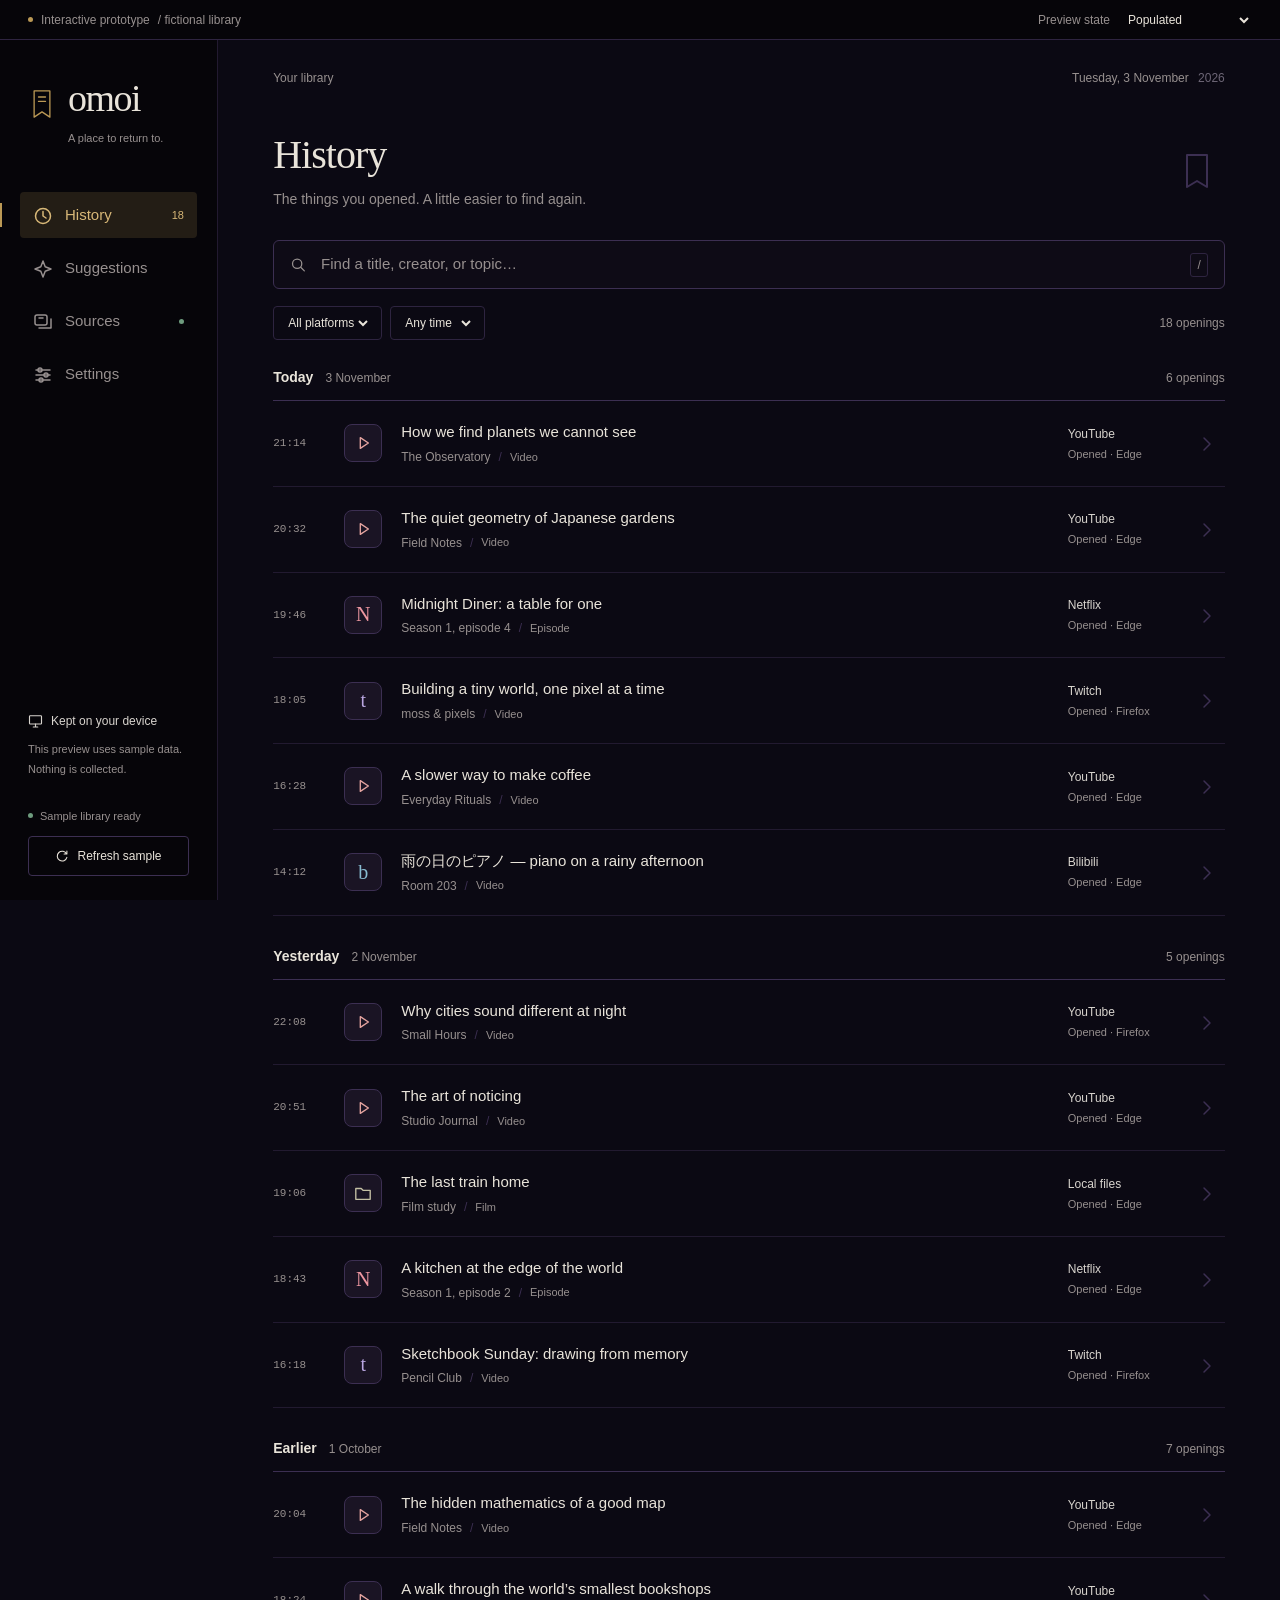
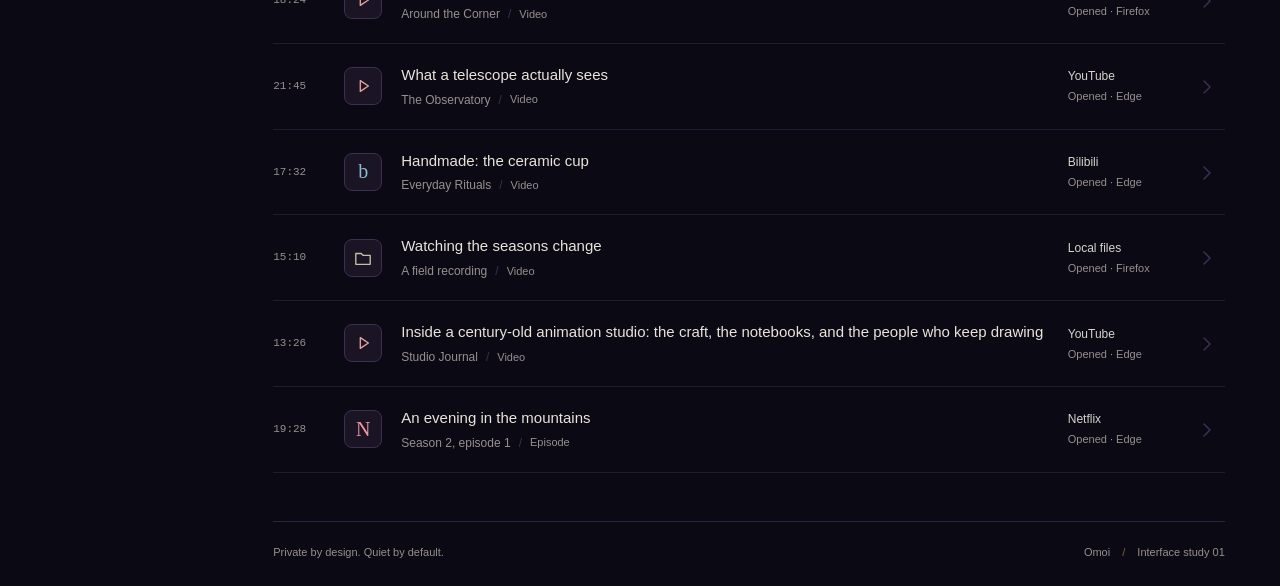
==== prototype/index.html @ fcc6909c "feat: add offline visual prototype" ====
<!doctype html>
<html lang="en">
<head>
  <meta charset="utf-8">
  <meta name="viewport" content="width=device-width, initial-scale=1">
  <meta name="color-scheme" content="dark light">
  <meta http-equiv="Content-Security-Policy" content="default-src 'self'; script-src 'self'; style-src 'self'; img-src 'self' data:; connect-src 'none'; object-src 'none'; base-uri 'none'">
  <title>Omoi — a place to return to</title>
  <link rel="icon" href="data:,">
  <link rel="stylesheet" href="style.css">
  <link rel="stylesheet" href="inspiration.css">
  <script src="app.js" defer></script>
</head>
<body>
  <a href="#main" class="skip-link">Skip to content</a>
  <div class="study-bar"><span><span class="study-dot"></span>Interactive prototype <span class="study-note">/ fictional library</span></span><label>Preview state <select id="preview-state"><option value="populated">Populated</option><option value="empty">Empty library</option><option value="partial">Partial collection</option></select></label></div>
  <div class="app-shell">
    <aside class="sidebar">
      <a class="brand" href="#history" aria-label="Omoi home"><svg viewBox="0 0 32 38" aria-hidden="true"><path d="M7 4h18v30l-9-6-9 6z"/><path d="M12 11h8M12 16h8"/></svg><span>omoi<span class="brand-caption">A place to return to.</span></span></a>
      <nav aria-label="Main navigation">
        <button data-page="history" aria-current="page"><span class="nav-icon" data-icon="history"></span>History<span class="nav-count" id="nav-count">18</span></button>
        <button data-page="suggestions"><span class="nav-icon" data-icon="spark"></span>Suggestions</button>
        <button data-page="sources"><span class="nav-icon" data-icon="sources"></span>Sources<span class="source-indicator" aria-hidden="true"></span></button>
        <button data-page="settings"><span class="nav-icon" data-icon="settings"></span>Settings</button>
      </nav>
      <div class="sidebar-bottom"><span class="local-label"><span data-icon="device"></span>Kept on your device</span><p>This preview uses sample data.<br>Nothing is collected.</p><div class="collection-status"><span class="status-dot"></span><span id="collection-status">Sample library ready</span></div><button class="refresh-button" id="refresh"><span data-icon="refresh"></span>Refresh sample</button></div>
    </aside>
    <main id="main" tabindex="-1">
      <div class="topline"><span id="breadcrumb">Your library</span><span>Tuesday, 3 November <span class="year">2026</span></span></div>
      <header class="page-heading"><div><h1 id="page-title">History</h1><p id="page-description">The things you opened. A little easier to find again.</p></div><span class="page-mark" data-icon="bookmark" aria-hidden="true"></span><button class="icon-button mobile-refresh" data-action="refresh" aria-label="Refresh sample"><span data-icon="refresh"></span></button></header>
      <div id="content"></div>
      <footer class="main-footer"><span>Private by design. Quiet by default.</span><span>Omoi <span class="footer-divider">/</span> Interface study 01</span></footer>
    </main>
  </div>
  <dialog id="detail" class="detail-sheet" aria-labelledby="detail-title"></dialog>
  <dialog id="confirmation" class="confirmation" aria-labelledby="confirm-title"></dialog>
  <div id="toast" class="toast" role="status" aria-live="polite"></div>
</body>
</html>
---- prototype/style.css ----
@import url("tokens.css");
:root{--ui-font:"Segoe UI",Tahoma,sans-serif;--reading-font:Georgia,"Times New Roman",serif;--ink:var(--platinum);--accent:var(--gold);--surface:var(--bg-panel);--paper:var(--bg-ground);--soft:var(--muted);--danger:#df929b;--good:#a1c4ac;--shadow:0 24px 80px #0005;--space:8px;--focus:var(--gold-bright)}
*{box-sizing:border-box}body{margin:0;background:var(--paper);color:var(--ink);font:15px/1.5 var(--ui-font)}button,input,select{font:inherit}button,a,input,select{touch-action:manipulation}button{cursor:pointer;color:inherit}button:disabled{cursor:wait;opacity:.6}a{color:inherit}button:focus-visible,a:focus-visible,select:focus-visible,input:focus-visible,summary:focus-visible{outline:2px solid var(--focus);outline-offset:4px}button{border:0;background:none}svg{width:20px;height:20px;fill:none;stroke:currentColor;stroke-width:1.5;stroke-linecap:round;stroke-linejoin:round;vertical-align:middle}h1,h2,h3,p{margin:0}h1,h2,h3{font-weight:400}small{font-size:12px}button,select,input{border-radius:var(--radius-sm)}.skip-link{position:fixed;left:12px;top:-80px;z-index:20;background:var(--gold);color:var(--bg-ground);padding:12px}.skip-link:focus{top:12px}
.study-bar{height:40px;display:flex;align-items:center;justify-content:space-between;padding:0 28px;border-bottom:1px solid var(--line);font-size:12px;color:var(--soft);background:var(--bg-deepest);gap:12px}.study-bar>span{display:flex;align-items:center;gap:8px}.study-dot{width:5px;height:5px;border-radius:50%;background:var(--gold)}.study-bar label{display:flex;align-items:center;gap:10px}.study-bar select{background:transparent;color:var(--ink);border:0;font-size:12px;padding:3px 20px 3px 4px}.study-bar option,select option{background:var(--surface);color:var(--ink)}.app-shell{display:grid;grid-template-columns:218px minmax(0,1fr);min-height:calc(100vh - 40px)}.sidebar{border-right:1px solid var(--line-subtle);padding:38px 20px 24px;display:flex;flex-direction:column;background:var(--bg-deepest);position:sticky;top:0;height:calc(100vh - 40px)}.brand{display:flex;align-items:flex-start;gap:12px;text-decoration:none;padding:0 8px 46px}.brand>svg{width:28px;height:38px;color:var(--gold);margin-top:7px}.brand>span{font:38px/1.1 var(--reading-font);letter-spacing:-1.5px}.brand-caption{font:11px/1.5 var(--ui-font);color:var(--soft);letter-spacing:0;display:block;margin-top:10px;white-space:nowrap}nav{display:grid;gap:7px}nav button{height:46px;display:flex;align-items:center;gap:12px;text-align:left;padding:0 13px;color:var(--soft);position:relative}nav button:hover{color:var(--ink);background:var(--bg-panel)}nav button[aria-current="page"]{background:var(--gold-glow);color:var(--gold-bright)}nav button[aria-current="page"]:before{content:"";position:absolute;left:-20px;height:24px;width:2px;background:var(--gold)}.nav-count{font-size:11px;margin-left:auto;font-variant-numeric:tabular-nums}.source-indicator{height:5px;width:5px;border-radius:50%;background:var(--sage);margin-left:auto}.sidebar-bottom{margin-top:auto;padding:48px 8px 0}.local-label{display:flex;gap:8px;align-items:center;font-size:12px;color:var(--text)}.local-label svg{width:15px}.sidebar-bottom p{font-size:11px;color:var(--soft);margin:9px 0 28px;line-height:1.8}.collection-status{font-size:11px;display:flex;gap:7px;align-items:center;color:var(--soft);margin-bottom:12px}.status-dot{height:5px;width:5px;border-radius:50%;background:var(--sage)}.refresh-button{padding:9px 12px;width:100%;border:1px solid var(--line-strong);font-size:12px;display:flex;align-items:center;justify-content:center;gap:8px}.refresh-button svg{width:14px}.refresh-button:hover{border-color:var(--gold)}
main{padding:29px 5.2% 0;min-width:0;max-width:1520px;width:100%;margin:auto;align-self:start}.topline{display:flex;justify-content:space-between;font-size:12px;color:var(--soft);gap:12px}.year{margin-left:6px;color:var(--slate)}.page-heading{display:flex;justify-content:space-between;align-items:center;margin:44px 0 30px}.page-heading h1{font:40px/1.2 var(--reading-font);letter-spacing:-1px}.page-heading p{color:var(--soft);margin-top:10px;font-size:14px}.page-mark{color:var(--line-strong);padding-right:8px}.page-mark svg{width:40px;height:48px;stroke-width:1}.searchbox{height:49px;display:flex;align-items:center;gap:12px;border:1px solid var(--line-strong);background:var(--bg-input);padding:0 16px;border-radius:6px}.searchbox:focus-within{border-color:var(--gold)}.searchbox svg{color:var(--soft);width:18px}.searchbox input{width:100%;color:var(--ink);border:0;background:transparent;outline:none;min-width:0}.searchbox input::placeholder{color:var(--soft)}.searchbox:has(input:focus-visible){outline:2px solid var(--focus);outline-offset:3px}.searchbox input:focus-visible{outline:none}kbd{color:var(--soft);border:1px solid var(--line);border-radius:3px;padding:0 6px;font:12px/22px var(--ui-font)}.filterbar{display:flex;justify-content:space-between;gap:12px;margin:17px 0 26px;align-items:center;flex-wrap:wrap}.filter-group{display:flex;gap:8px;flex-wrap:wrap}.select-control{display:flex;align-items:center;gap:6px;border:1px solid var(--line);padding:5px 10px;border-radius:4px;font-size:12px;color:var(--soft)}.select-control select{background:transparent;border:0;color:var(--ink);max-width:160px;font-size:12px;padding:3px 0}.result-count{font-size:12px;color:var(--soft)}.clear-filter{font-size:12px;color:var(--gold-bright);padding:7px 0}.day-heading{display:flex;align-items:baseline;gap:12px;padding:0 0 12px;border-bottom:1px solid var(--line-strong);margin-top:27px}.day-heading h2{font-size:14px;font-weight:600}.day-heading span{font-size:12px;color:var(--soft)}.day-heading .day-count{margin-left:auto}.history-row{display:grid;grid-template-columns:54px 40px minmax(0,1fr) 112px 20px;align-items:center;gap:17px;padding:20px 8px 20px 0;width:100%;text-align:left;border-bottom:1px solid var(--line-subtle);border-radius:0;transition:background 120ms}.history-row:hover{background:var(--surface)}.row-time{color:var(--soft);font-size:12px;font-variant-numeric:tabular-nums}.platform-icon{display:grid;place-items:center;border:1px solid var(--line-strong);border-radius:8px;width:38px;height:38px;background:var(--bg-panel-2);color:var(--lavender);font:20px var(--reading-font)}.platform-icon.youtube{color:#e5a4a0}.platform-icon.netflix{color:#ee97a1}.platform-icon.twitch{color:#b9a6e1}.platform-icon.bilibili{color:#88bcd1}.platform-icon.local{color:#c4c0a4}.platform-icon svg{width:18px;height:18px}.row-title{display:block;font-size:15px;font-weight:500;line-height:1.45;overflow:hidden;text-overflow:ellipsis;white-space:nowrap}.row-sub{display:flex;align-items:center;gap:8px;font-size:12px;color:var(--soft);margin-top:5px;flex-wrap:wrap}.row-sub .dot{color:var(--line-strong)}.type-label{font-size:11px;color:var(--soft)}.row-platform{font-size:12px;color:var(--text);display:block}.evidence-label{font-size:11px;color:var(--soft);display:block;margin-top:3px}.row-arrow{color:var(--line-strong)}.history-row:hover .row-arrow{color:var(--gold)}.saved-inline{color:var(--gold);font-size:11px}.history-group+.history-group{margin-top:30px}.main-footer{border-top:1px solid var(--line);margin-top:48px;padding:22px 0 26px;display:flex;justify-content:space-between;color:var(--soft);font-size:11px;gap:20px}.footer-divider{padding:0 9px;color:var(--gold-dim)}.notice{padding:14px 18px;border:1px solid var(--gold-dim);border-left:3px solid var(--gold);margin-bottom:24px;display:flex;align-items:center;gap:13px;font-size:13px;background:var(--gold-glow)}.notice p{flex:1}.notice button{font-size:12px;text-decoration:underline;text-underline-offset:4px;white-space:nowrap}.empty{padding:80px 20px;text-align:center;border-top:1px solid var(--line);border-bottom:1px solid var(--line)}.empty>svg{width:36px;height:36px;color:var(--gold);margin-bottom:20px}.empty h2{font:26px var(--reading-font)}.empty p{color:var(--soft);max-width:390px;margin:12px auto 24px;font-size:14px}.primary,.secondary,.danger-button{padding:10px 16px;font-size:13px;display:inline-flex;align-items:center;justify-content:center;gap:8px;border:1px solid var(--line-strong);min-height:40px}.primary{background:var(--gold);border-color:var(--gold);color:var(--bg-deepest);font-weight:600}.primary:hover{background:var(--gold-bright)}.secondary:hover{border-color:var(--gold)}.danger-button{color:var(--danger);border-color:var(--lining)}.text-button{font-size:13px;color:var(--gold-bright);text-decoration:underline;text-underline-offset:4px;padding:7px 0}
.section-title{display:flex;justify-content:space-between;align-items:baseline;gap:16px;margin:32px 0 17px}.section-title h2{font:24px/1.3 var(--reading-font)}.section-title p{font-size:12px;color:var(--soft)}.rediscover{display:grid;grid-template-columns:1fr 1fr;gap:0;border-top:1px solid var(--gold-dim);border-bottom:1px solid var(--line);background:var(--surface)}.suggestion-card{padding:28px;text-align:left;border-radius:0;display:flex;flex-direction:column;align-items:start;gap:14px}.suggestion-card+.suggestion-card{border-left:1px solid var(--line)}.suggestion-card:hover{background:var(--bg-panel-2)}.suggestion-card h3{font:25px/1.35 var(--reading-font);max-width:340px}.suggestion-card .reason{font-size:12px;color:var(--gold-bright);margin-top:auto}.suggestion-card p{font-size:13px;color:var(--soft)}.suggestion-bottom{display:grid;grid-template-columns:1.2fr 1fr;gap:40px;margin-top:20px}.unavailable{padding:24px 0;border-top:1px solid var(--line);border-bottom:1px solid var(--line);color:var(--soft);font-size:14px}.unavailable h3{color:var(--ink);font-size:15px;margin-bottom:8px}.unavailable p{font-size:13px;line-height:1.7}.small-row{display:flex;align-items:center;gap:16px;text-align:left;width:100%;padding:18px 0;border-bottom:1px solid var(--line)}.small-row>span:nth-child(2){flex:1;min-width:0}.small-row strong{font-weight:500;font-size:14px;display:block}.small-row small{color:var(--soft)}.duration{color:var(--gold-bright);font-size:12px;white-space:nowrap}.budget{display:flex;gap:4px;margin-bottom:8px}.budget button,.segmented button{border:1px solid var(--line);padding:7px 13px;font-size:12px}.budget button[aria-pressed="true"],.segmented button[aria-pressed="true"]{border-color:var(--gold);color:var(--gold-bright);background:var(--gold-glow)}.fine-print{color:var(--soft);font-size:12px;line-height:1.8;margin-top:22px}.source-list{border-top:1px solid var(--line-strong)}.source-row{display:flex;align-items:center;gap:18px;padding:24px 3px;border-bottom:1px solid var(--line)}.source-row input{width:17px;height:17px;accent-color:var(--gold);flex-shrink:0}.browser-letter{border:1px solid var(--line-strong);border-radius:50%;width:40px;height:40px;display:grid;place-items:center;font:20px var(--reading-font);color:var(--lavender)}.source-info{flex:1}.source-info strong{display:block;font-weight:500}.source-info p{font-size:12px;color:var(--soft);margin-top:4px}.source-state{font-size:12px;color:var(--good);text-align:right}.source-state.excluded{color:var(--soft)}.source-state.busy{color:var(--gold-bright)}.automation{margin-top:42px;padding:26px 28px;border:1px solid var(--line-strong);background:var(--surface);border-radius:6px}.automation-header{display:flex;gap:20px;justify-content:space-between;align-items:start}.automation h2{font:25px var(--reading-font)}.automation p{color:var(--soft);font-size:13px;max-width:500px;margin-top:12px}.state-pill{border:1px solid var(--line-strong);border-radius:20px;font-size:11px;padding:4px 11px;white-space:nowrap;color:var(--soft)}.automation-facts{display:flex;gap:24px;flex-wrap:wrap;margin:23px 0;font-size:12px;color:var(--text)}.automation-facts span{display:flex;align-items:center;gap:7px}.automation-facts svg{width:15px;color:var(--gold)}.settings-section{max-width:740px;margin-bottom:38px}.settings-section h2{font:24px var(--reading-font);margin-bottom:16px}.setting-row{display:flex;gap:24px;justify-content:space-between;align-items:center;border-top:1px solid var(--line);padding:22px 0}.setting-row p{color:var(--soft);font-size:13px;margin-top:5px}.setting-row strong{font-weight:500}.segmented{display:flex;gap:4px;flex-shrink:0}.settings-actions{display:flex;gap:10px;flex-wrap:wrap}.detail-sheet{inset:0 0 0 auto;width:420px;max-width:100%;height:100dvh;max-height:100dvh;margin:0;padding:32px;background:var(--bg-panel);color:var(--ink);border:0;border-left:1px solid var(--line-strong);box-shadow:var(--shadow)}dialog::backdrop{background:#05030bb3;backdrop-filter:blur(2px)}.sheet-top{display:flex;justify-content:space-between;align-items:center;margin-bottom:30px;color:var(--soft);font-size:12px}.icon-button{width:36px;height:36px;display:grid;place-items:center;border:1px solid var(--line)}.detail-sheet h2{font:30px/1.3 var(--reading-font);margin:22px 0 12px}.detail-subtitle{color:var(--soft);font-size:13px}.detail-evidence{margin:26px 0;padding:18px;border:1px solid var(--line-strong);border-radius:4px;background:var(--bg-input)}.detail-evidence strong{font-size:14px;font-weight:500;display:block;margin-bottom:8px}.detail-evidence p{font-size:12px;line-height:1.8;color:var(--soft)}.detail-list{margin:28px 0}.detail-list div{display:flex;justify-content:space-between;gap:20px;padding:13px 0;border-bottom:1px solid var(--line);font-size:12px}.detail-list dt{color:var(--soft)}.detail-list dd{margin:0;text-align:right}.tags{display:flex;gap:7px;flex-wrap:wrap;margin:16px 0 28px}.tags span{font-size:11px;padding:4px 9px;border:1px solid var(--line-strong);border-radius:4px;color:var(--lavender)}.detail-actions{display:grid;gap:10px}.detail-bottom{margin-top:30px;border-top:1px solid var(--line);padding-top:18px;color:var(--soft);font-size:11px;line-height:1.8}.confirmation{max-width:calc(100% - 32px);width:440px;padding:30px;color:var(--ink);background:var(--surface);border:1px solid var(--line-strong);border-radius:8px;box-shadow:var(--shadow)}.confirmation h2{font:27px/1.3 var(--reading-font)}.confirmation p{font-size:14px;color:var(--soft);margin:16px 0 24px;line-height:1.8}.confirm-actions{display:flex;justify-content:flex-end;gap:10px}.toast{display:none;position:fixed;bottom:24px;left:50%;transform:translateX(-50%);max-width:calc(100% - 32px);padding:14px 20px;z-index:30;border:1px solid var(--gold-dim);border-radius:6px;background:var(--surface);box-shadow:var(--shadow);font-size:13px}.toast.visible{display:flex;gap:20px;align-items:center}.toast button{color:var(--gold-bright);text-decoration:underline}.sr-only{position:absolute;width:1px;height:1px;overflow:hidden;clip-path:inset(50%)}body[data-density="compact"] .history-row{padding-top:12px;padding-bottom:12px}body[data-face="sumimi"]{--danger:#9c3f47;--good:#48785e}body[data-face="sumimi"] .platform-icon.youtube{color:#9b4640}body[data-face="sumimi"] .platform-icon.netflix{color:#a23543}body[data-face="sumimi"] .platform-icon.twitch{color:#6e4998}body[data-face="sumimi"] .platform-icon.bilibili{color:#286c88}body[data-face="sumimi"] .platform-icon.local{color:#62613a}
@media(min-width:1700px){main{padding-left:7%;padding-right:7%}}@media(max-width:1050px){.app-shell{grid-template-columns:190px minmax(0,1fr)}.sidebar{padding-left:15px;padding-right:15px}.brand{gap:8px;padding-left:3px}.brand>span{font-size:34px}.brand-caption{font-size:10px}main{padding-left:28px;padding-right:28px}.history-row{grid-template-columns:42px 34px minmax(0,1fr) 80px 14px;gap:12px}.platform-icon{width:32px;height:34px}.row-title{font-size:14px}.suggestion-bottom{gap:24px;grid-template-columns:1fr 1fr}.suggestion-card{padding:23px}.suggestion-card h3{font-size:23px}}
@media(max-width:740px){.study-bar{padding:7px 16px;height:auto;min-height:38px;font-size:10px}.study-note{display:none}.study-bar label{gap:4px;font-size:10px}.study-bar select{font-size:11px;max-width:125px}.app-shell{display:block}.sidebar{position:static;height:auto;padding:18px 20px 0;border-right:0;border-bottom:1px solid var(--line);display:block}.brand{padding:0 0 21px;gap:10px;align-items:center}.brand>svg{height:30px;width:24px;margin:0}.brand>span{font-size:32px;display:flex;align-items:center;gap:16px}.brand-caption{font-size:11px;margin:5px 0 0}.sidebar nav{display:flex;gap:4px;justify-content:space-between}.sidebar nav button{padding:0 6px;height:44px;font-size:12px;gap:6px;flex:1;justify-content:center;border-radius:0}.nav-icon svg{width:16px}.sidebar nav button[aria-current="page"]{background:none;border-bottom:2px solid var(--gold)}.sidebar nav button[aria-current="page"]:before{display:none}.nav-count,.source-indicator{display:none}.sidebar-bottom{display:none}main{padding:24px 20px 0}.topline{font-size:10px}.year{display:none}.page-heading{margin:28px 0 26px}.page-heading h1{font-size:34px}.page-heading p{font-size:13px;max-width:260px}.page-mark svg{width:28px}.searchbox{height:46px;padding:0 12px}.searchbox input{font-size:13px}.searchbox kbd{display:none}.filterbar{gap:12px;margin:14px 0 22px}.filter-group{gap:6px}.select-control{padding:3px 7px;font-size:11px}.select-control select{font-size:11px;max-width:123px}.history-row{grid-template-columns:32px minmax(0,1fr) 12px;gap:12px;padding:18px 0}.row-time{display:none}.row-title{font-size:14px;white-space:normal;overflow:visible;line-height:1.5}.row-meta{grid-column:2;grid-row:2;display:flex;gap:8px;margin-top:-8px}.row-platform,.evidence-label{font-size:10px;margin:0}.row-platform:after{content:" /";color:var(--soft)}.row-arrow{grid-column:3;grid-row:1}.row-sub{font-size:11px;gap:6px}.platform-icon{align-self:start;margin-top:4px}.day-heading{margin-top:22px}.day-heading h2{font-size:13px}.day-heading span{font-size:11px}.notice{flex-wrap:wrap;padding:12px;font-size:12px;gap:8px}.notice button{margin-left:26px}.main-footer{margin-top:35px;flex-direction:column;gap:6px;font-size:10px}.rediscover,.suggestion-bottom{grid-template-columns:1fr}.suggestion-card+.suggestion-card{border-left:0;border-top:1px solid var(--line)}.suggestion-card{padding:24px}.suggestion-card h3{max-width:none}.suggestion-bottom{gap:0}.section-title{flex-wrap:wrap;gap:6px}.section-title h2{font-size:23px}.source-row{gap:12px;flex-wrap:wrap}.browser-letter{width:32px;height:32px}.source-info{min-width:130px}.source-info strong{font-size:14px}.source-state{font-size:11px;padding-left:73px;flex-basis:100%;text-align:left;margin-top:-8px}.automation{padding:22px 18px}.automation-header{flex-direction:column;gap:10px}.automation-facts{gap:12px;flex-direction:column}.setting-row{align-items:flex-start;flex-direction:column;gap:15px}.detail-sheet{width:100%;padding:24px}.detail-sheet h2{font-size:29px}.empty{padding:55px 12px}.toast{bottom:15px;width:max-content;font-size:12px}}
@media(prefers-reduced-motion:reduce){*,*:before,*:after{scroll-behavior:auto!important;transition:none!important;animation:none!important}}
.mobile-time{display:none}
body{--ink:var(--platinum);--accent:var(--gold);--surface:var(--bg-panel);--paper:var(--bg-ground);--soft:var(--muted);--focus:var(--gold-bright)}
.mobile-refresh{display:none}
@media(max-width:740px){.mobile-refresh{display:grid}.page-mark{display:none}.row-meta{flex-wrap:wrap;row-gap:2px}.row-platform,.evidence-label{font-size:11px}}
@media(max-width:360px){.sidebar nav .nav-icon{display:none}.sidebar nav button{min-width:0}}
@media(max-width:740px){.mobile-time{display:inline}}
body[data-face="sumimi"] .primary{background:var(--gold-bright);border-color:var(--gold-bright);color:var(--bg-panel)}
---- prototype/inspiration.css ----
/* Optional Omoi appearance studies, informed by the user's local Open Design
   systems. See REFERENCE_REVIEW.md for paths, source/derived distinctions.
   These scoped overrides do not modify the Uika canon or the source packages. */
body[data-skin="paper"] {
  --bg-deepest:#e9e2d5;
  --bg-ground:#f3efe4;
  --bg-panel:#e9e2d5;
  --bg-panel-2:#ded4c4;
  --bg-input:#f3efe4;
  --platinum:#231f19;
  --text:#231f19;
  --text-bright:#231f19;
  --muted:#685e51;
  --slate:#685e51;
  --line:#c5b9a6;
  --line-subtle:#ded4c4;
  --line-strong:#a69782;
  --gold:#94301f;
  --gold-bright:#94301f;
  --gold-dim:#b75c47;
  --gold-glow:rgba(148,48,31,.08);
  --lavender:#685e51;
  --reading-font:Georgia,"Times New Roman",serif;
  --radius-sm:0px;
  --radius-md:0px;
  --radius-lg:0px;
}
body[data-skin="paper"] .searchbox,
body[data-skin="paper"] .automation,
body[data-skin="paper"] .platform-icon,
body[data-skin="paper"] .select-control,
body[data-skin="paper"] .detail-evidence,
body[data-skin="paper"] .confirmation{border-radius:0}
body[data-skin="paper"] .primary{color:var(--bg-ground)}
body[data-skin="paper"] .page-heading h1{font-size:42px;letter-spacing:-.035em}
body[data-skin="paper"] .day-heading{border-bottom-color:var(--muted)}
body[data-skin="paper"] .suggestion-card h3{font-style:italic}
body[data-skin="panel"] {
  --bg-deepest:#121418;
  --bg-ground:#121418;
  --bg-panel:#1a1d23;
  --bg-panel-2:#23272f;
  --bg-input:#121418;
  --platinum:#ebeef2;
  --text:#ebeef2;
  --text-bright:#ebeef2;
  --muted:#8c94a0;
  --slate:#8c94a0;
  --line:#2a2f38;
  --line-subtle:#242830;
  --line-strong:#424955;
  --gold:#d4b372;
  --gold-bright:#e1c68e;
  --gold-dim:#927d56;
  --gold-glow:rgba(212,179,114,.10);
  --lavender:#b6bfcd;
  --reading-font:"Segoe UI",Tahoma,sans-serif;
  --shadow:none;
}
body[data-skin="panel"] .page-heading h1{font-size:32px;font-weight:600;letter-spacing:-.6px}
body[data-skin="panel"] .brand>span{font-weight:600;font-size:34px}
body[data-skin="panel"] .section-title h2,
body[data-skin="panel"] .settings-section h2,
body[data-skin="panel"] .automation h2{font:600 20px/1.4 var(--ui-font)}
body[data-skin="panel"] .suggestion-card h3{font:500 22px/1.4 var(--ui-font)}
body[data-skin="panel"] .detail-sheet h2{font:600 27px/1.3 var(--ui-font)}
body[data-skin="panel"] .history-row{padding-top:15px;padding-bottom:15px}
.row-time{font-family:Consolas,"Courier New",monospace;font-size:11px;font-variant-numeric:tabular-nums}
.appearance-note{font-size:12px;color:var(--soft);padding:15px 0;border-top:1px solid var(--line);line-height:1.8}
@media(max-width:740px){body[data-skin="paper"] .page-heading h1{font-size:36px}}
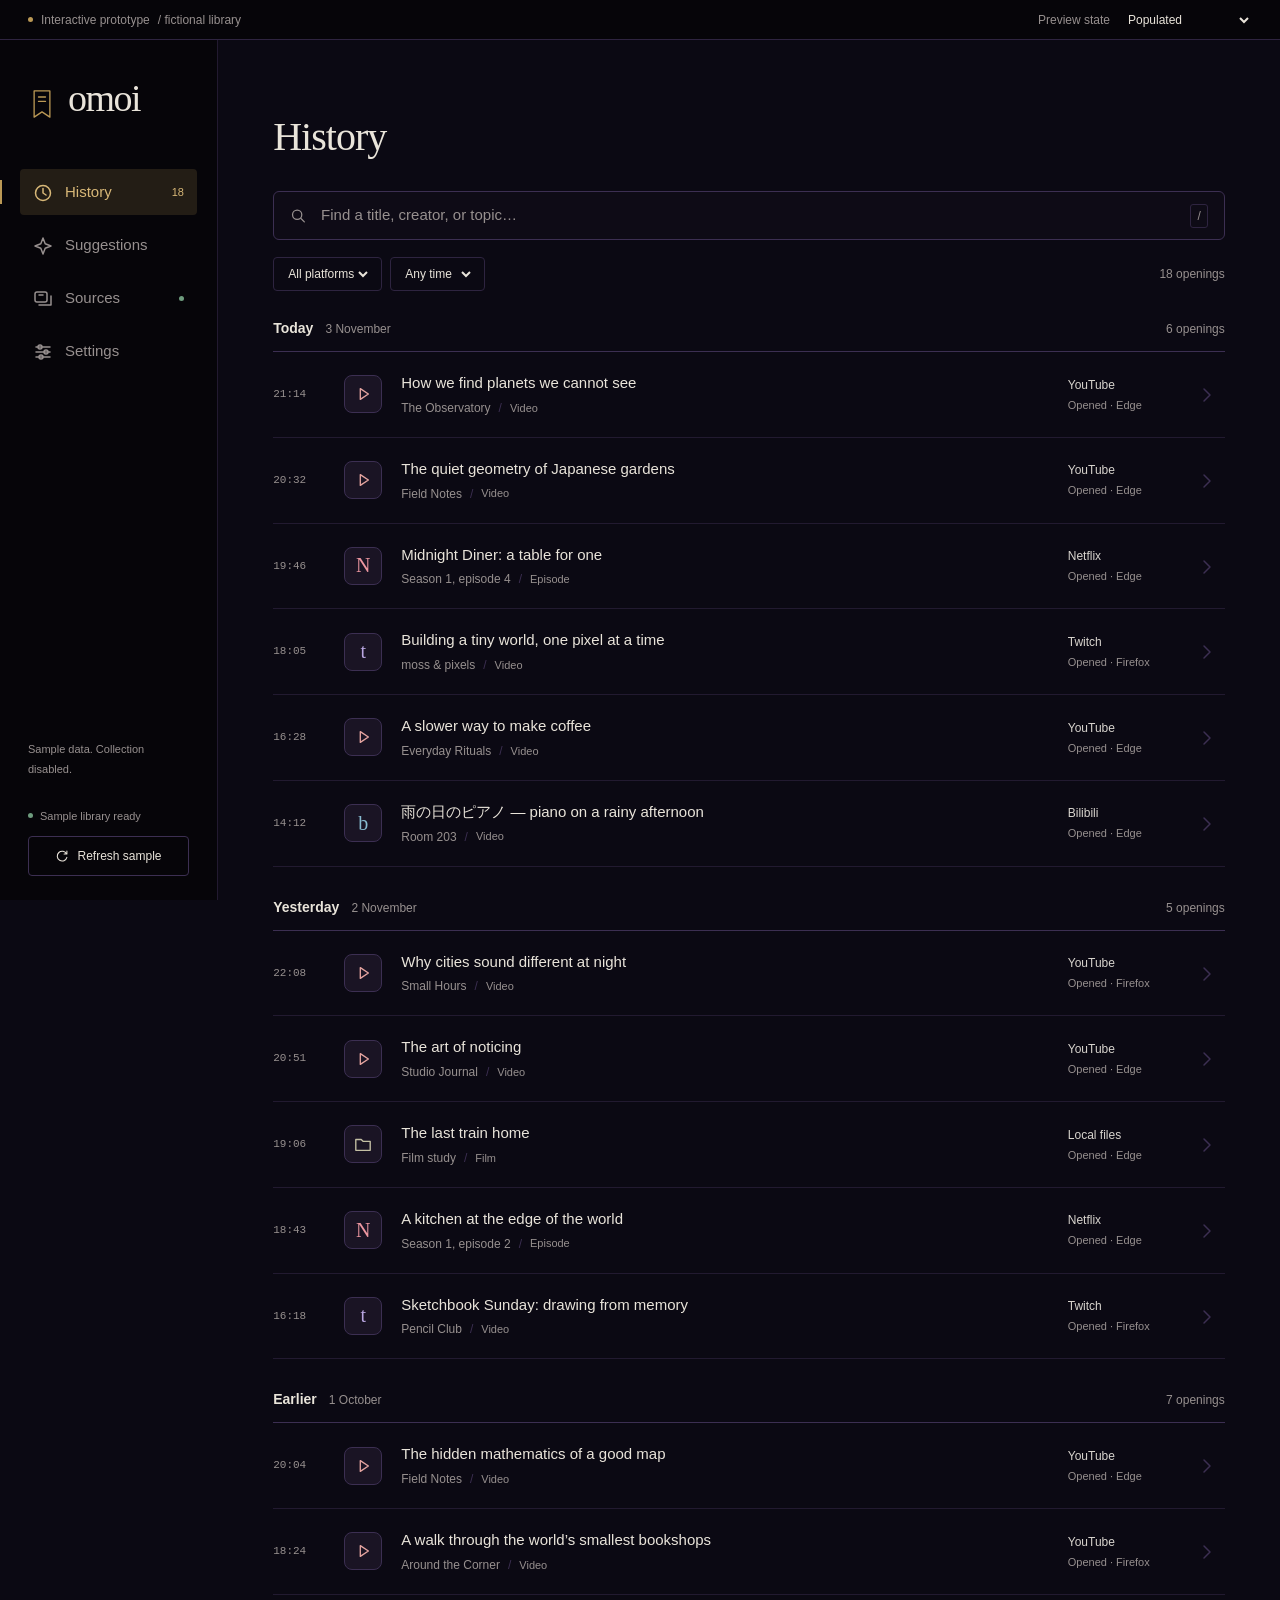
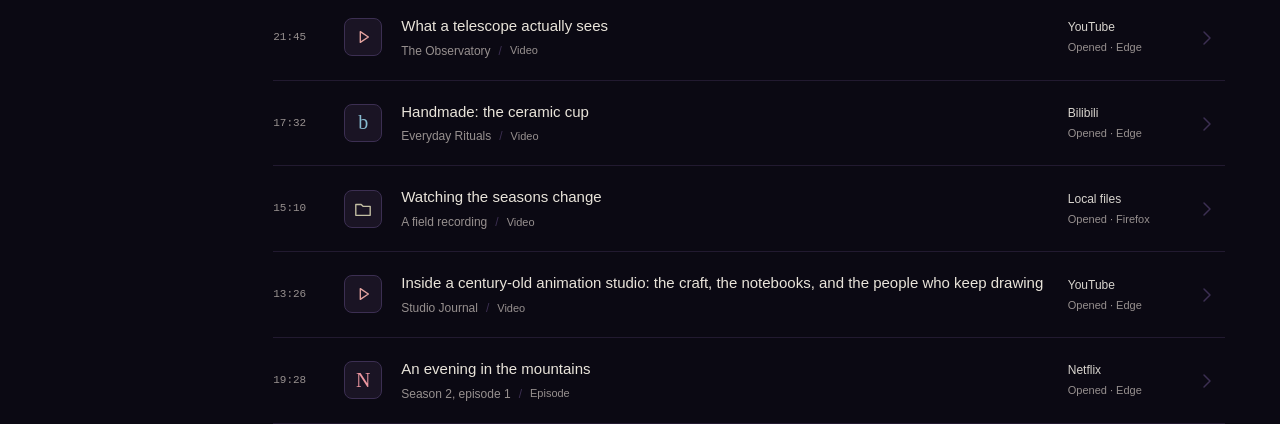
==== commit 92dfab44: "fix: remove filler interface copy" ====
--- a/prototype/index.html
+++ b/prototype/index.html
@@ -5,7 +5,7 @@
   <meta name="viewport" content="width=device-width, initial-scale=1">
   <meta name="color-scheme" content="dark light">
   <meta http-equiv="Content-Security-Policy" content="default-src 'self'; script-src 'self'; style-src 'self'; img-src 'self' data:; connect-src 'none'; object-src 'none'; base-uri 'none'">
-  <title>Omoi — a place to return to</title>
+  <title>Omoi</title>
   <link rel="icon" href="data:,">
   <link rel="stylesheet" href="style.css">
   <link rel="stylesheet" href="inspiration.css">
@@ -16,20 +16,18 @@
   <div class="study-bar"><span><span class="study-dot"></span>Interactive prototype <span class="study-note">/ fictional library</span></span><label>Preview state <select id="preview-state"><option value="populated">Populated</option><option value="empty">Empty library</option><option value="partial">Partial collection</option></select></label></div>
   <div class="app-shell">
     <aside class="sidebar">
-      <a class="brand" href="#history" aria-label="Omoi home"><svg viewBox="0 0 32 38" aria-hidden="true"><path d="M7 4h18v30l-9-6-9 6z"/><path d="M12 11h8M12 16h8"/></svg><span>omoi<span class="brand-caption">A place to return to.</span></span></a>
+      <a class="brand" href="#history" aria-label="Omoi home"><svg viewBox="0 0 32 38" aria-hidden="true"><path d="M7 4h18v30l-9-6-9 6z"/><path d="M12 11h8M12 16h8"/></svg><span>omoi</span></a>
       <nav aria-label="Main navigation">
         <button data-page="history" aria-current="page"><span class="nav-icon" data-icon="history"></span>History<span class="nav-count" id="nav-count">18</span></button>
         <button data-page="suggestions"><span class="nav-icon" data-icon="spark"></span>Suggestions</button>
         <button data-page="sources"><span class="nav-icon" data-icon="sources"></span>Sources<span class="source-indicator" aria-hidden="true"></span></button>
         <button data-page="settings"><span class="nav-icon" data-icon="settings"></span>Settings</button>
       </nav>
-      <div class="sidebar-bottom"><span class="local-label"><span data-icon="device"></span>Kept on your device</span><p>This preview uses sample data.<br>Nothing is collected.</p><div class="collection-status"><span class="status-dot"></span><span id="collection-status">Sample library ready</span></div><button class="refresh-button" id="refresh"><span data-icon="refresh"></span>Refresh sample</button></div>
+      <div class="sidebar-bottom"><p>Sample data. Collection disabled.</p><div class="collection-status"><span class="status-dot"></span><span id="collection-status">Sample library ready</span></div><button class="refresh-button" id="refresh"><span data-icon="refresh"></span>Refresh sample</button></div>
     </aside>
     <main id="main" tabindex="-1">
-      <div class="topline"><span id="breadcrumb">Your library</span><span>Tuesday, 3 November <span class="year">2026</span></span></div>
-      <header class="page-heading"><div><h1 id="page-title">History</h1><p id="page-description">The things you opened. A little easier to find again.</p></div><span class="page-mark" data-icon="bookmark" aria-hidden="true"></span><button class="icon-button mobile-refresh" data-action="refresh" aria-label="Refresh sample"><span data-icon="refresh"></span></button></header>
+      <header class="page-heading"><h1 id="page-title">History</h1><button class="icon-button mobile-refresh" data-action="refresh" aria-label="Refresh sample"><span data-icon="refresh"></span></button></header>
       <div id="content"></div>
-      <footer class="main-footer"><span>Private by design. Quiet by default.</span><span>Omoi <span class="footer-divider">/</span> Interface study 01</span></footer>
     </main>
   </div>
   <dialog id="detail" class="detail-sheet" aria-labelledby="detail-title"></dialog>
--- a/prototype/inspiration.css
+++ b/prototype/inspiration.css
@@ -66,5 +66,88 @@
 body[data-skin="panel"] .detail-sheet h2{font:600 27px/1.3 var(--ui-font)}
 body[data-skin="panel"] .history-row{padding-top:15px;padding-bottom:15px}
 .row-time{font-family:Consolas,"Courier New",monospace;font-size:11px;font-variant-numeric:tabular-nums}
-.appearance-note{font-size:12px;color:var(--soft);padding:15px 0;border-top:1px solid var(--line);line-height:1.8}
 @media(max-width:740px){body[data-skin="paper"] .page-heading h1{font-size:36px}}
+
+/* A source-labelled gallery keeps five choices legible on narrow screens. */
+.theme-gallery{display:grid;grid-template-columns:repeat(3,minmax(0,1fr));gap:12px;margin-bottom:28px}
+.theme-choice{display:flex;flex-direction:column;text-align:left;padding:16px;gap:8px;border:1px solid var(--line-strong);border-radius:var(--radius-md);background:var(--surface);min-width:0}
+.theme-choice[aria-pressed="true"]{border-color:var(--gold-bright);box-shadow:inset 0 0 0 1px var(--gold-bright)}
+.theme-choice strong{font-size:14px;line-height:1.5;font-weight:600}
+.theme-subtitle{font-size:12px;color:var(--gold-bright)}
+.theme-swatch{display:flex;height:24px;width:100%;margin-bottom:6px;border:1px solid var(--line-strong)}
+.theme-swatch i{flex:1;background:var(--swatch-ground)}
+.theme-swatch i:nth-child(2){background:var(--swatch-panel)}
+.theme-swatch i:nth-child(3){background:var(--swatch-ink)}
+.theme-swatch i:nth-child(4){background:var(--swatch-accent)}
+.swatch-night{--swatch-ground:#0b0913;--swatch-panel:#14101c;--swatch-ink:#e9e4da;--swatch-accent:#bb9955}
+.swatch-paper{--swatch-ground:#f3efe4;--swatch-panel:#e9e2d5;--swatch-ink:#231f19;--swatch-accent:#94301f}
+.swatch-panel{--swatch-ground:#121418;--swatch-panel:#1a1d23;--swatch-ink:#ebeef2;--swatch-accent:#d4b372}
+.swatch-pc98{--swatch-ground:#120c24;--swatch-panel:#22204a;--swatch-ink:#cfd6f4;--swatch-accent:#f08868}
+.swatch-oak{--swatch-ground:#07100d;--swatch-panel:#0d1a15;--swatch-ink:#e7eadf;--swatch-accent:#c6a15b}
+
+/* Mariyaholic-98: sourced 16-colour palette and square-window vocabulary.
+   Font names are local-only; Consolas is the portable fallback. */
+body[data-skin="pc98"]{
+  --bg-deepest:#000000;--bg-ground:#120c24;--bg-panel:#22204a;--bg-panel-2:#33407a;--bg-input:#120c24;
+  --platinum:#cfd6f4;--text:#cfd6f4;--text-bright:#ffffff;--muted:#8fa0dd;--slate:#8fa0dd;
+  --line:#33407a;--line-subtle:#33407a;--line-strong:#8fa0dd;
+  --gold:#f08868;--gold-bright:#f4cf8a;--gold-dim:#f08868;--gold-glow:#3a1230;--lavender:#8fa0dd;
+  --good:#a6dcc4;--danger:#f08868;--shadow:6px 6px 0 #000000;
+  --ui-font:"Departure Mono","JetBrains Mono",Consolas,"Courier New",monospace;
+  --reading-font:"Departure Mono","JetBrains Mono",Consolas,"Courier New",monospace;
+  --radius-sm:0px;--radius-md:0px;--radius-lg:0px;
+}
+body[data-skin="pc98"] .sidebar{background-color:#120c24;background-image:repeating-conic-gradient(#22204a 0% 25%,#120c24 0% 50%);background-size:4px 4px;border-right:2px solid #8fa0dd}
+body[data-skin="pc98"] .sidebar nav{background:var(--bg-ground);border:2px solid var(--line-strong);padding:4px;box-shadow:var(--shadow)}
+body[data-skin="pc98"] :is(button,.searchbox,.select-control,.platform-icon,.automation,.detail-evidence,.confirmation,.tags span,.state-pill,.browser-letter,.toast){border-radius:0}
+body[data-skin="pc98"] :focus-visible{outline:2px dashed #f4cf8a;outline-offset:4px}
+body[data-skin="pc98"] .page-heading h1{font:400 44px/1.2 var(--reading-font);letter-spacing:0}
+body[data-skin="pc98"] .brand>span{font:400 33px/1.2 var(--reading-font);letter-spacing:0}
+body[data-skin="pc98"] .brand>svg{flex-shrink:0}
+body[data-skin="pc98"] .brand>span{min-width:0}
+body[data-skin="pc98"] .brand-caption{white-space:normal;line-height:1.6}
+body[data-skin="pc98"] :is(.settings-section h2,.section-title h2,.automation h2,.suggestion-card h3){font:400 22px/1.4 var(--reading-font)}
+body[data-skin="pc98"] .detail-sheet h2{font:400 33px/1.3 var(--reading-font)}
+body[data-skin="pc98"] .day-heading{background:var(--bg-panel);border:1px solid var(--line-strong);border-left:4px solid var(--gold);padding:9px 12px}
+body[data-skin="pc98"] :is(.searchbox,.automation,.confirmation,.rediscover){border:2px solid var(--line-strong);box-shadow:var(--shadow)}
+body[data-skin="pc98"] .primary{background:#f4cf8a;color:#120c24;border:2px solid #000;box-shadow:3px 3px 0 #000}
+body[data-skin="pc98"] .platform-icon{color:#f08868;border-color:#8fa0dd;background:#22204a}
+body[data-skin="pc98"] dialog::backdrop{backdrop-filter:none;background:#0009}
+body[data-skin="pc98"] .row-time{font-family:var(--ui-font);color:var(--muted)}
+
+/* Argonaut Oak: sourced pine/brass roles. Brighter semantic foregrounds and
+   readable 13-15px body sizes adapt the dense terminal system to Omoi. */
+body[data-skin="oak"]{
+  --bg-deepest:#050a08;--bg-ground:#07100d;--bg-panel:#0d1a15;--bg-panel-2:#13241e;--bg-input:#050a08;
+  --platinum:#e7eadf;--text:#e7eadf;--text-bright:#e7eadf;--muted:#afc0b5;--slate:#74897d;
+  --line:#1f332a;--line-subtle:#1f332a;--line-strong:#496353;
+  --gold:#c6a15b;--gold-bright:#d4b372;--gold-dim:#8f7239;--gold-glow:rgba(198,161,91,.18);--lavender:#6ecbd0;
+  --good:#77c58a;--danger:#dd8173;--shadow:0 1px 0 #ffffff0a inset,0 0 0 1px #1f332a,0 2px 6px #02060473;
+  --ui-font:Inter,"Segoe UI",Tahoma,sans-serif;--reading-font:Outfit,Inter,"Segoe UI",sans-serif;
+  --radius-sm:4px;--radius-md:6px;--radius-lg:12px;
+}
+body[data-skin="oak"] .page-heading h1{font:600 34px/1.2 var(--reading-font);letter-spacing:-.02em}
+body[data-skin="oak"] .brand>span{font:600 34px/1.2 var(--reading-font)}
+body[data-skin="oak"] :is(.settings-section h2,.section-title h2,.automation h2){font:600 22px/1.4 var(--reading-font)}
+body[data-skin="oak"] .suggestion-card h3{font:500 24px/1.4 var(--reading-font)}
+body[data-skin="oak"] .detail-sheet h2{font:500 27px/1.3 var(--reading-font)}
+body[data-skin="oak"] .day-heading{padding:10px 12px;background:var(--bg-panel);border-top:1px solid var(--line);border-bottom:1px solid var(--line-strong)}
+body[data-skin="oak"] .history-row{padding-top:14px;padding-bottom:14px}
+body[data-skin="oak"] .row-time{font-family:"TrixieCyr Plain","Love Letter Typewriter","Gallant Raster Term","JetBrains Mono",Consolas,monospace;color:var(--lavender);font-size:12px}
+body[data-skin="oak"] .platform-icon{border-radius:4px;color:var(--gold-bright)}
+body[data-skin="oak"] .automation{border-top:2px solid var(--gold);box-shadow:var(--shadow)}
+body[data-density="compact"] .history-row{padding-top:12px;padding-bottom:12px}
+@media(max-width:1050px){.theme-gallery{grid-template-columns:repeat(2,minmax(0,1fr))}}
+@media(max-width:740px){
+  body[data-skin="pc98"] .sidebar{border-right:0}
+  body[data-skin="pc98"] .sidebar nav{padding:0;gap:0;box-shadow:4px 4px 0 #000}
+  body[data-skin="pc98"] .sidebar nav button{font-size:11px;padding:0 3px}
+  body[data-skin="pc98"] .sidebar nav .nav-icon{display:none}
+  body[data-skin="pc98"] .brand-caption{font-size:10px;max-width:150px}
+  body[data-skin="pc98"] .page-heading h1{font-size:33px}
+  body[data-skin="pc98"] .detail-sheet h2{font-size:22px}
+  body[data-skin="pc98"] .row-sub{flex-wrap:wrap}
+  body[data-skin="pc98"] .study-bar{padding-left:12px;padding-right:12px;font-size:9px}
+  body[data-skin="pc98"] .study-bar select{max-width:100px}
+}
+@media(max-width:440px){.theme-gallery{grid-template-columns:1fr}.theme-choice{padding:16px}.theme-swatch{height:20px}}
